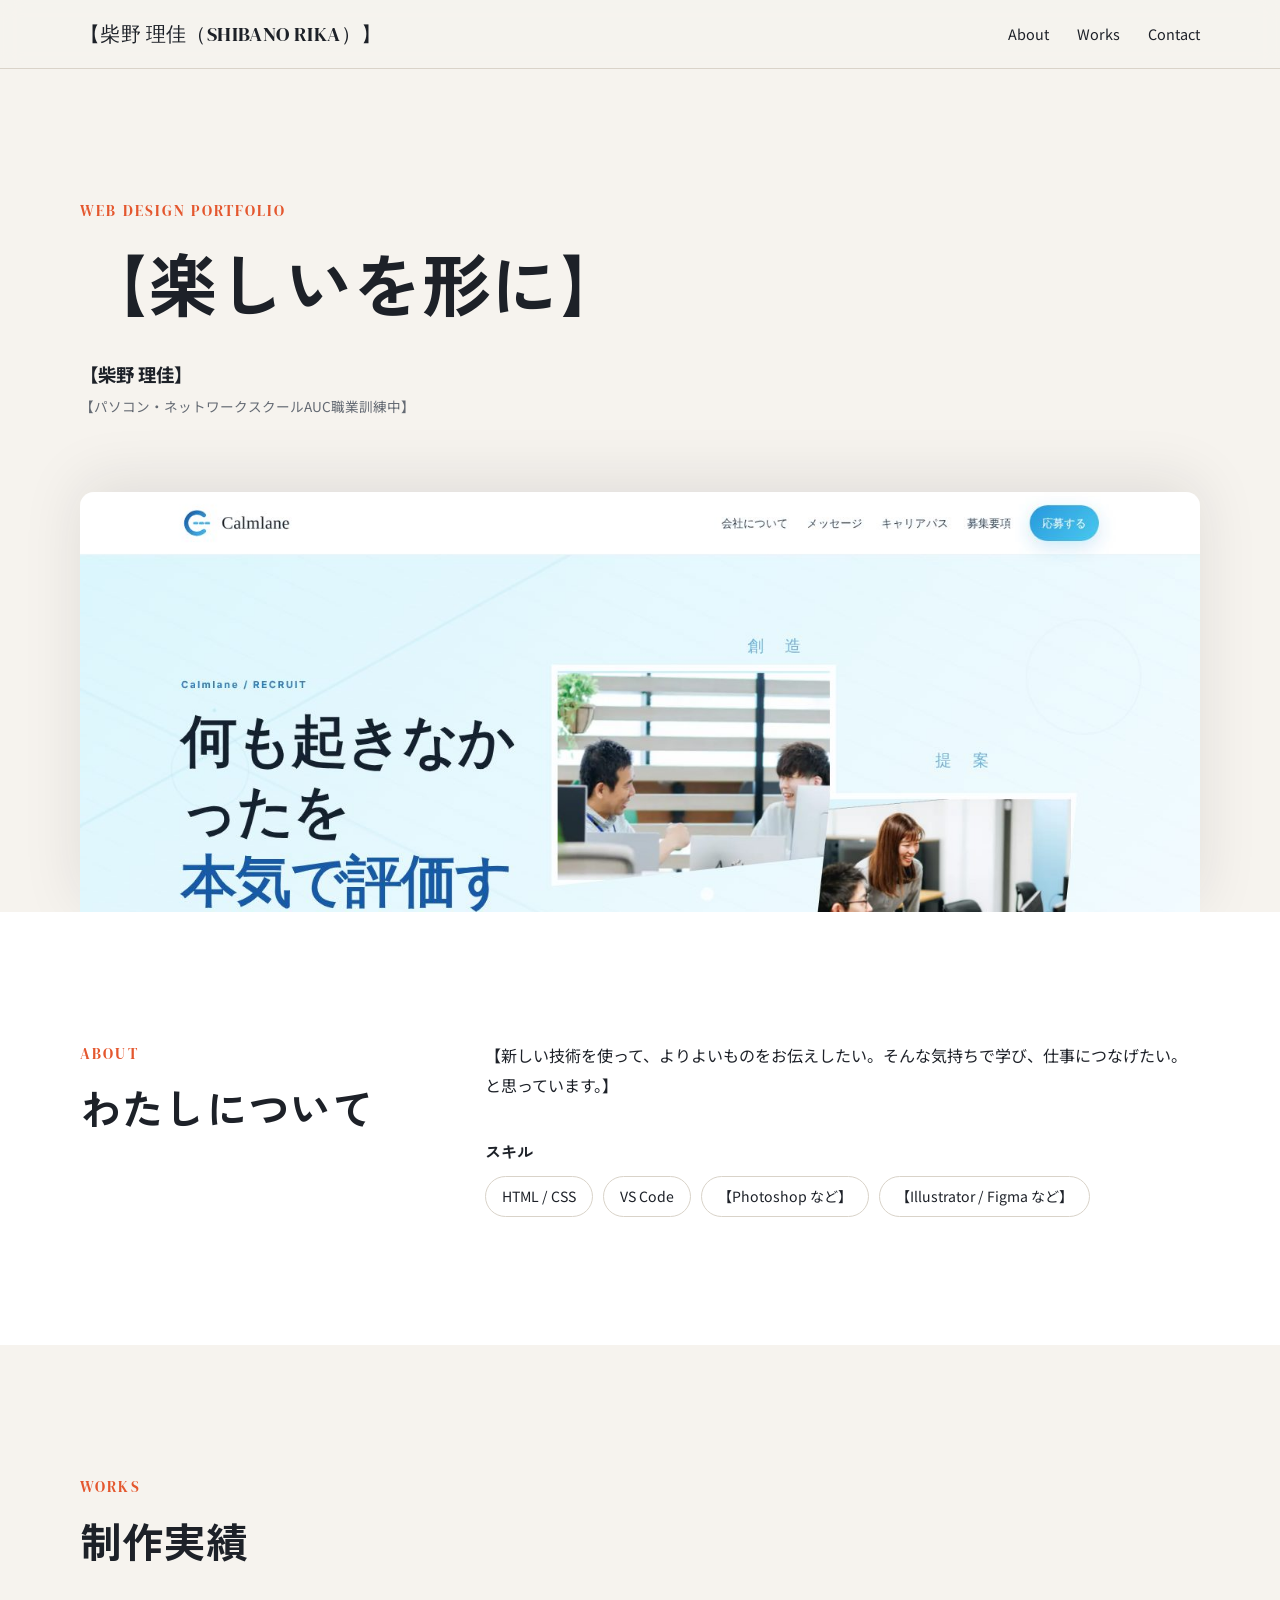
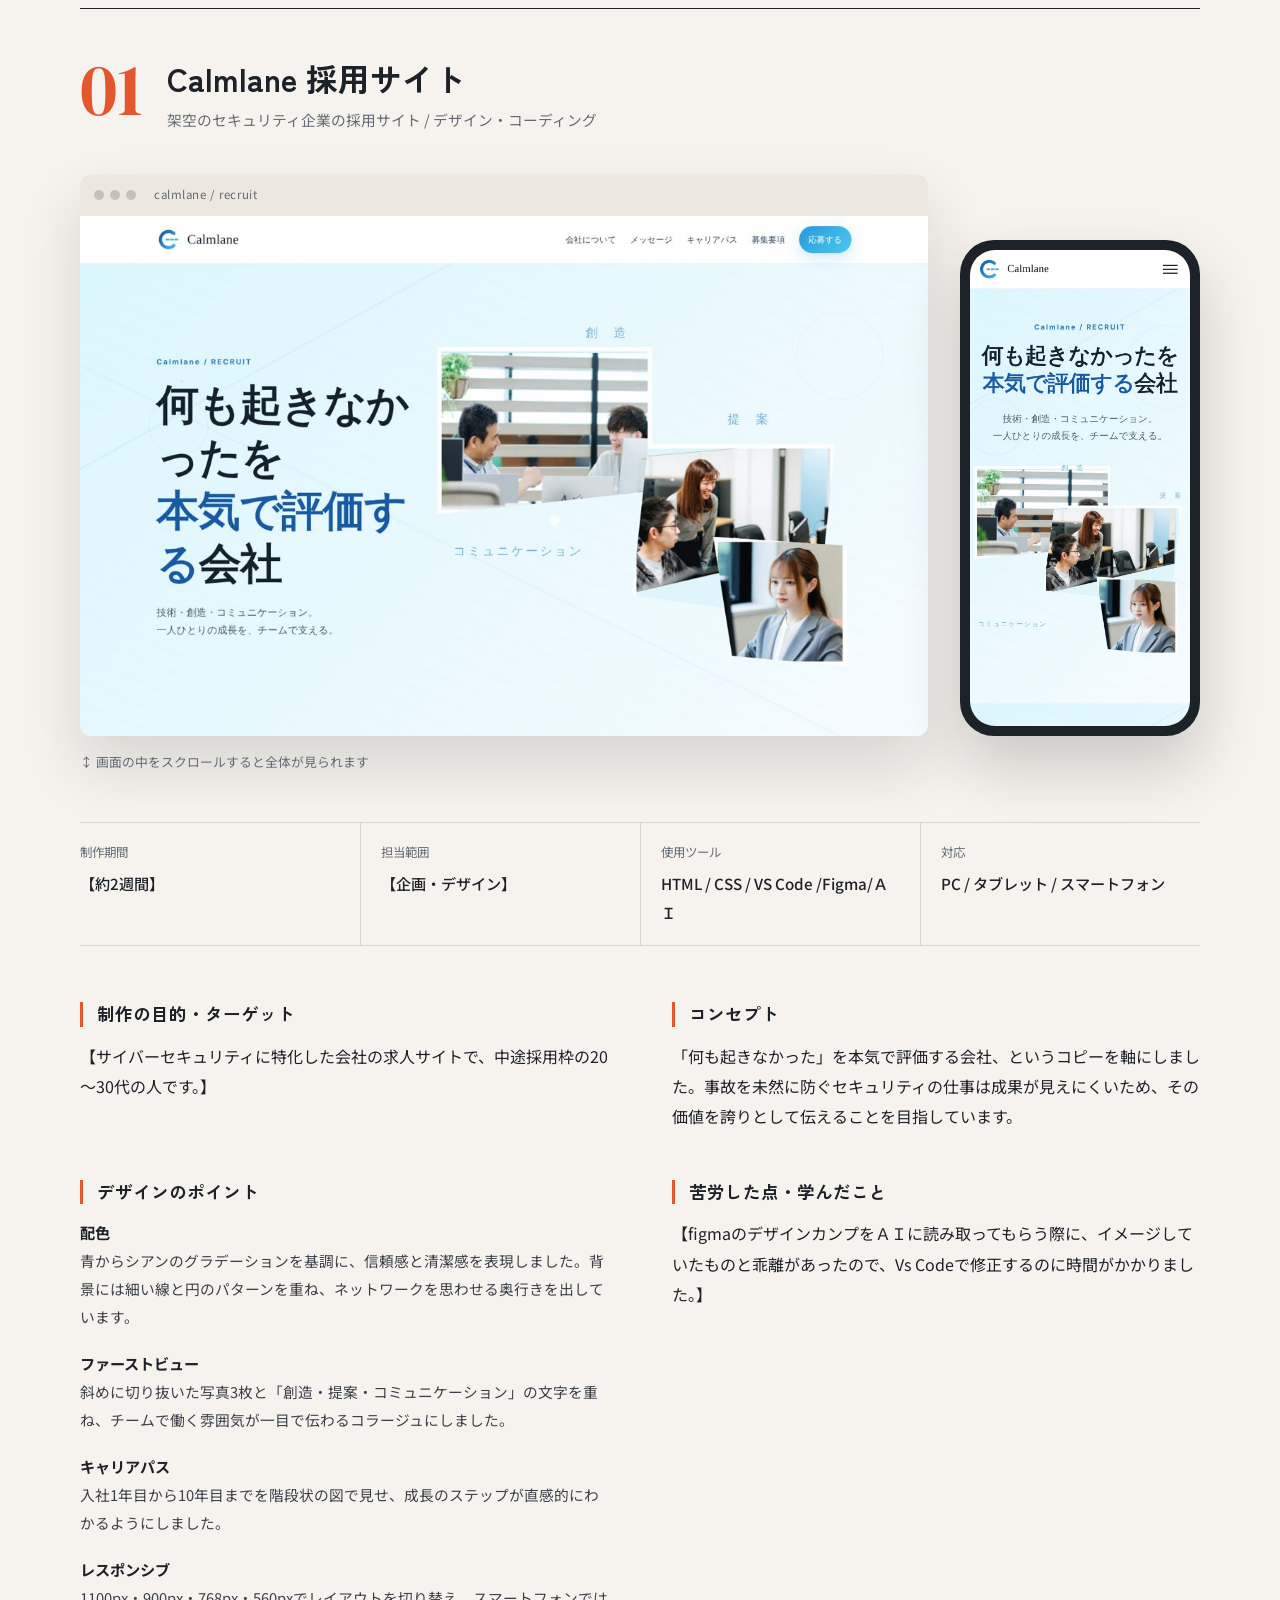
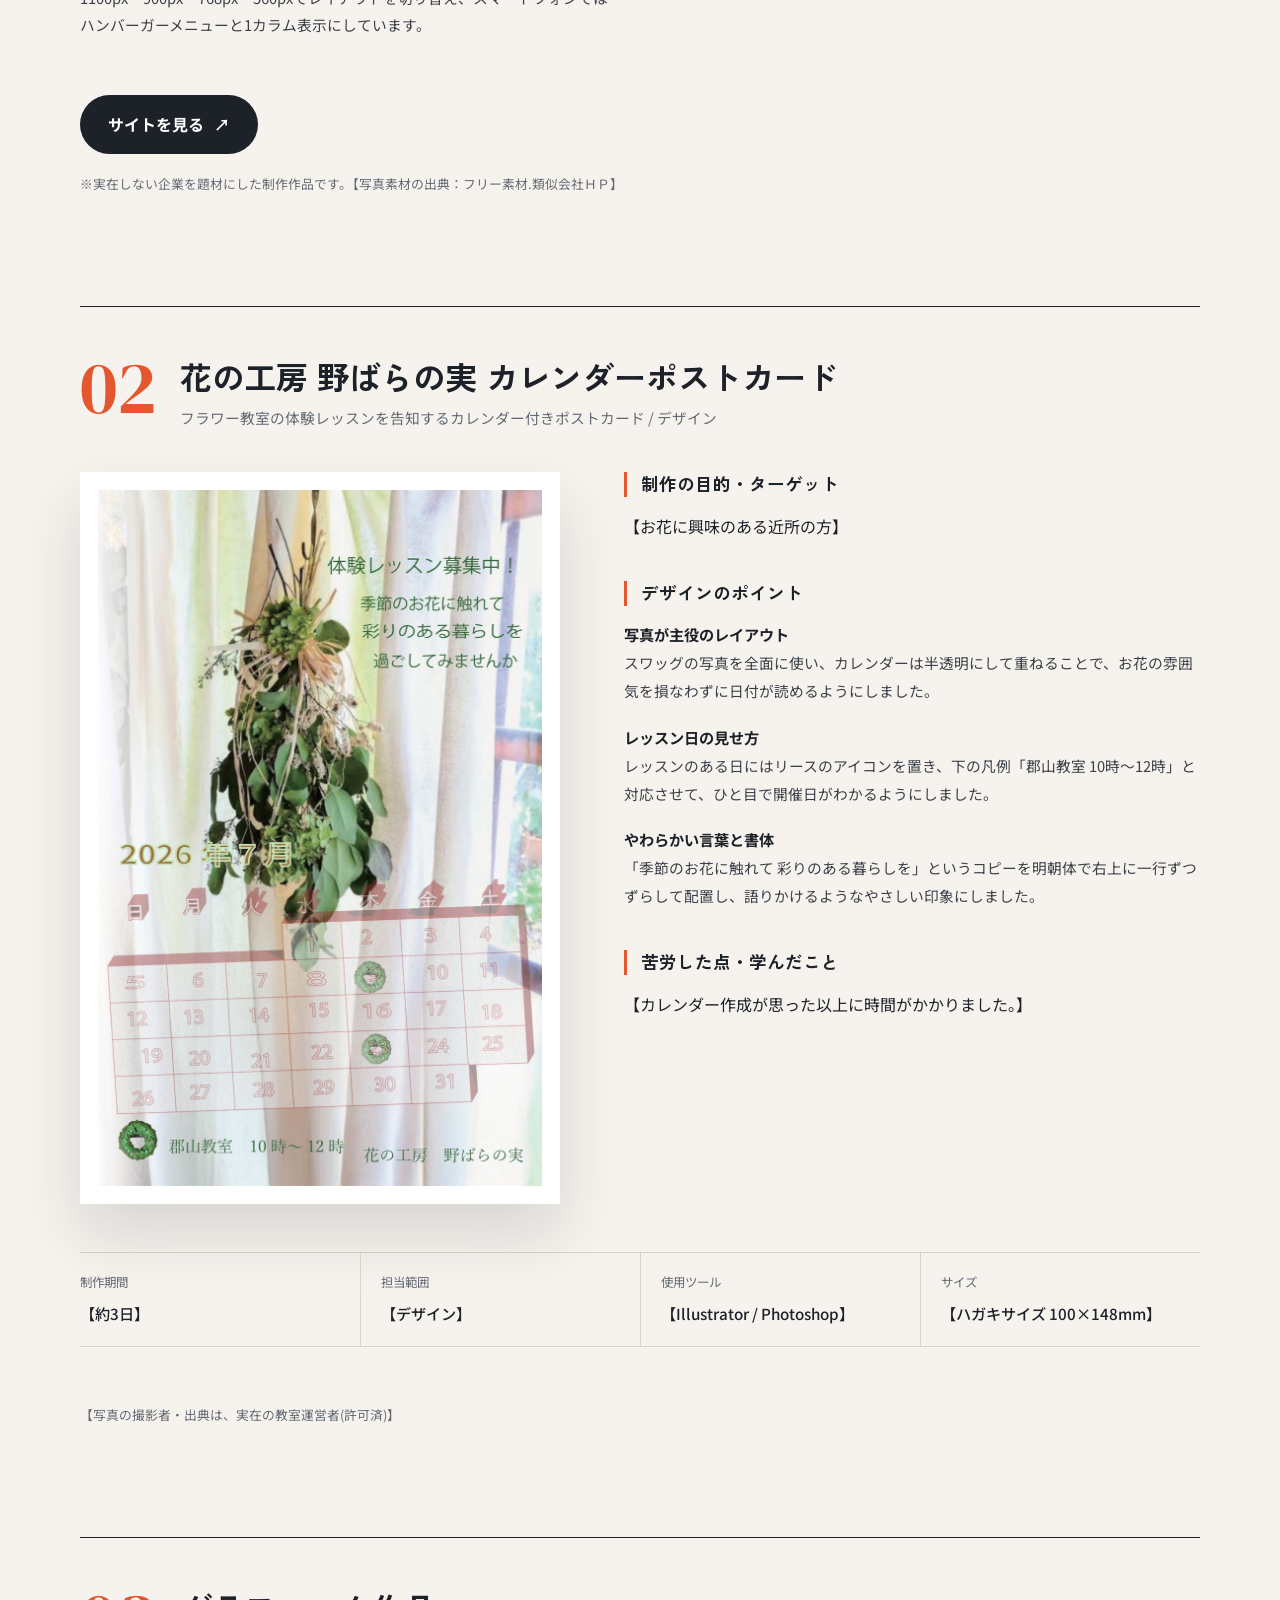
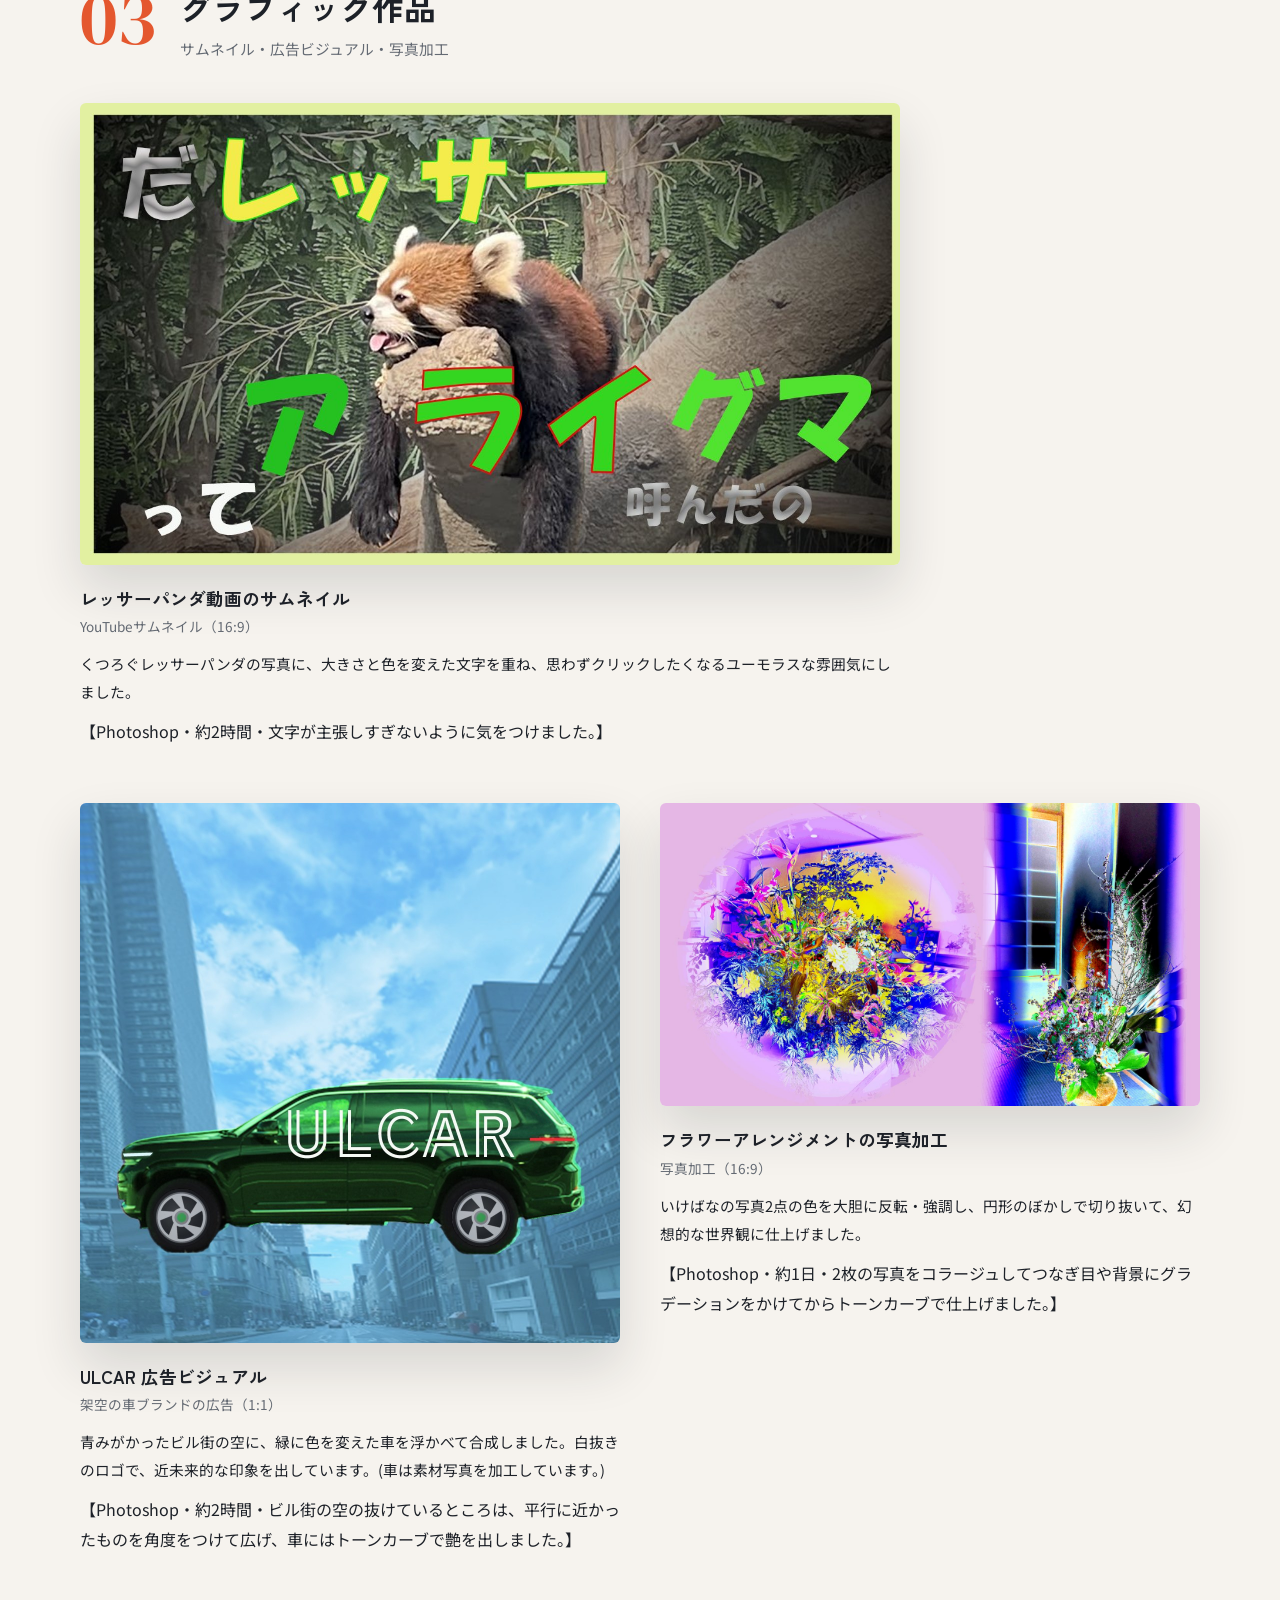
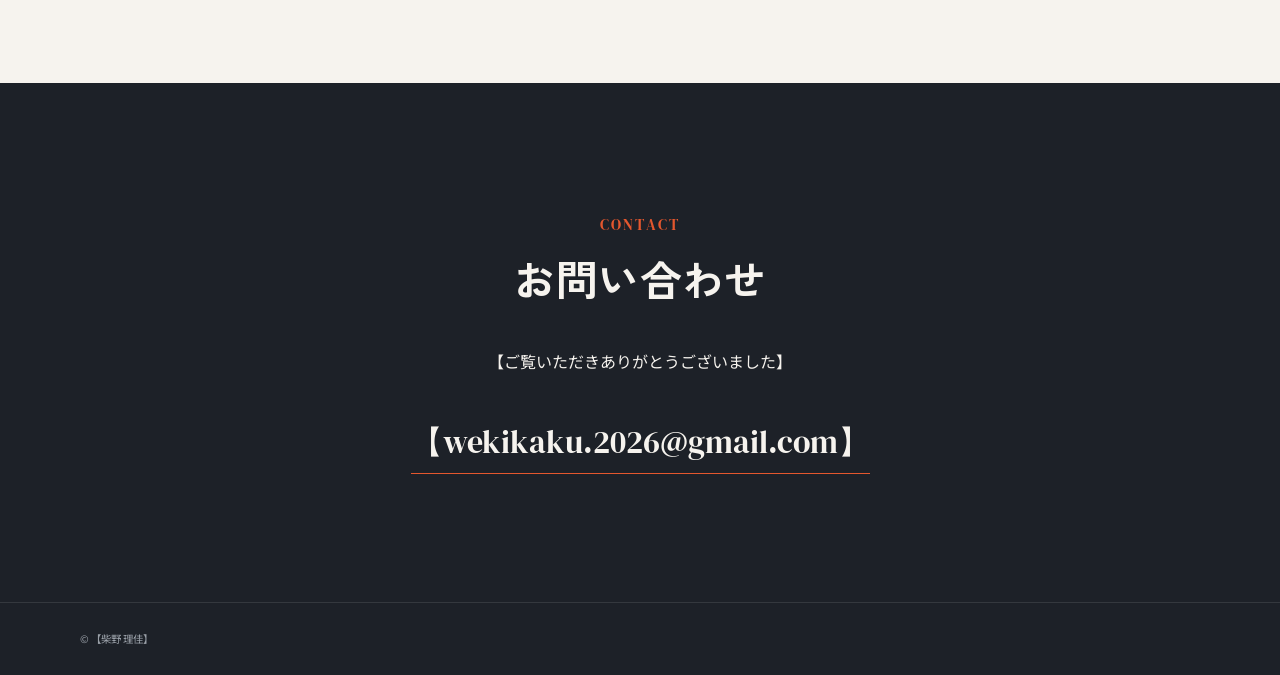
==== index.html @ 329ab833 "Add files via upload" ====
<!DOCTYPE html>
<html lang="ja">

<head>
  <meta charset="UTF-8">
  <meta name="viewport" content="width=device-width, initial-scale=1.0">
  <!-- ✎ 名前を入れてください -->
  <title>【RIKA SHIBANO】 | Portfolio</title>
  <meta name="description" content="【柴野 理佳】のWebデザインポートフォリオ">
  <link rel="preconnect" href="https://fonts.googleapis.com">
  <link rel="preconnect" href="https://fonts.gstatic.com" crossorigin>
  <link
    href="https://fonts.googleapis.com/css2?family=Noto+Sans+JP:wght@400;500;700&family=Zen+Kaku+Gothic+New:wght@500;700&family=DM+Serif+Display&display=swap"
    rel="stylesheet">
  <link rel="stylesheet" href="style.css">
</head>

<!--
  ===========================================================
  編集のしかた
  ・黄色い点線で囲まれた【 】の部分は、あなたが書き込む場所です。
  ・「下書き」と書かれた文章は、Claudeが作品から読み取って書いた叩き台です。
    自分の言葉に書き換えてください。
  ・すべて書き終えたら、<body class="draft"> の class="draft" を消すと
    黄色い枠と「下書き」ラベルが消え、提出用の見た目になります。
  ===========================================================
-->

<!-- <body class="draft"> -->
<body>
  <header class="header">
    <div class="wrap header-inner">
      <a class="logo" href="#top"><span class="fill">【柴野 理佳（SHIBANO RIKA）】</span></a>
      <nav class="nav">
        <a href="#about">About</a>
        <a href="#works">Works</a>
        <a href="#contact">Contact</a>
      </nav>
    </div>
  </header>

  <main id="top">

    <!-- ===== HERO ===== -->
    <section class="hero">
      <div class="wrap">
        <p class="kicker">WEB DESIGN PORTFOLIO</p>
        <h1 class="hero-title">
          <!-- ✎ 自分を表すキャッチコピー（例の形だけ残しています） -->
          <span class="fill">【楽しいを形に】</span>
        </h1>
        <p class="hero-name">
          <span class="fill">【柴野 理佳】</span>
          <small><span class="fill">【パソコン・ネットワークスクールAUC職業訓練中】</span></small>
        </p>
      </div>
      <div class="hero-visual" aria-hidden="true">
        <img src="images/site-top.jpg" alt="">
      </div>
    </section>

    <!-- ===== ABOUT ===== -->
    <section id="about" class="about">
      <div class="wrap about-grid">
        <div>
          <p class="kicker">ABOUT</p>
          <h2>わたしについて</h2>
        </div>
        <div>
          <!-- ✎ 自己紹介：デザインを学んだきっかけ、大切にしていること、目指す仕事など -->
          <p class="fill block">【新しい技術を使って、よりよいものをお伝えしたい。そんな気持ちで学び、仕事につなげたい。と思っています。】</p>

          <h3 class="sub">スキル</h3>
          <!-- ✎ 使えるツールを足したり消したりしてください -->
          <ul class="skills">
            <li>HTML / CSS</li>
          
            <li>VS Code</li>
            <li class="fill">【Photoshop など】</li>
            <li class="fill">【Illustrator / Figma など】</li>
          </ul>
        </div>
      </div>
    </section>

    <!-- ===== WORKS ===== -->
    <section id="works" class="works">
      <div class="wrap">
        <p class="kicker">WORKS</p>
        <h2>制作実績</h2>

        <!-- ---------- WORK 01 ---------- -->
        <article class="work">
          <header class="work-head">
            <span class="work-no">01</span>
            <div>
              <h3>Calmlane 採用サイト</h3>
              <p class="work-type">架空のセキュリティ企業の採用サイト / デザイン・コーディング</p>
            </div>
          </header>

          <div class="work-visual">
            <div class="browser" tabindex="0" aria-label="サイト全体のスクリーンショット（スクロールできます）">
              <div class="browser-bar"><i></i><i></i><i></i><span>calmlane / recruit</span></div>
              <div class="browser-body">
                <img src="images/site-full.jpg" alt="Calmlane 採用サイトのPC版 全体" loading="lazy">
              </div>
            </div>
            <div class="phone">
              <img src="images/site-sp.jpg" alt="Calmlane 採用サイトのスマートフォン版" loading="lazy">
            </div>
          </div>
          <p class="scroll-hint">↕ 画面の中をスクロールすると全体が見られます</p>

          <dl class="work-data">
            <div>
              <dt>制作期間</dt>
              <dd class="fill">【約2週間】</dd>
            </div>
            <div>
              <dt>担当範囲</dt>
              <dd class="fill">【企画・デザイン】</dd>
            </div>
            <div>
              <dt>使用ツール</dt>
              <dd>HTML / CSS / VS Code <span class="fill">/Figma/ＡＩ</span></dd>
            </div>
            <div>
              <dt>対応</dt>
              <dd>PC / タブレット / スマートフォン</dd>
            </div>
          </dl>

          <div class="work-text">
            <section>
              <h4>制作の目的・ターゲット</h4>
              <!-- ✎ 課題の内容、誰に向けたサイトか -->
              <p class="fill block">【サイバーセキュリティに特化した会社の求人サイトで、中途採用枠の20～30代の人です。】</p>
            </section>

            <section>
              <h4>コンセプト</h4>
              <p class="draft-text">「何も起きなかった」を本気で評価する会社、というコピーを軸にしました。事故を未然に防ぐセキュリティの仕事は成果が見えにくいため、その価値を誇りとして伝えることを目指しています。</p>
            </section>

            <section>
              <h4>デザインのポイント</h4>
              <ul class="points">
                <li>
                  <strong>配色</strong>
                  <span class="draft-text">青からシアンのグラデーションを基調に、信頼感と清潔感を表現しました。背景には細い線と円のパターンを重ね、ネットワークを思わせる奥行きを出しています。</span>
                </li>
                <li>
                  <strong>ファーストビュー</strong>
                  <span class="draft-text">斜めに切り抜いた写真3枚と「創造・提案・コミュニケーション」の文字を重ね、チームで働く雰囲気が一目で伝わるコラージュにしました。</span>
                </li>
                <li>
                  <strong>キャリアパス</strong>
                  <span class="draft-text">入社1年目から10年目までを階段状の図で見せ、成長のステップが直感的にわかるようにしました。</span>
                </li>
                <li>
                  <strong>レスポンシブ</strong>
                  <span class="draft-text">1100px・900px・768px・560pxでレイアウトを切り替え、スマートフォンではハンバーガーメニューと1カラム表示にしています。</span>
                </li>
              </ul>
            </section>

            <section>
              <h4>苦労した点・学んだこと</h4>
              <!-- ✎ 一番伝えたい部分です。自分の体験を書いてください -->
              <p class="fill block">【figmaのデザインカンプをＡＩに読み取ってもらう際に、イメージしていたものと乖離があったので、Vs Codeで修正するのに時間がかかりました。】</p>
            </section>
          </div>

          <a class="work-link" href="works/recruit-site/index.html" target="_blank" rel="noopener">サイトを見る <span>↗</span></a>
          <p class="note">※実在しない企業を題材にした制作作品です。<span class="fill">【写真素材の出典：フリー素材.類似会社ＨＰ】</span></p>
        </article>

        <!-- ---------- WORK 02 ---------- -->
        <article class="work">
          <header class="work-head">
            <span class="work-no">02</span>
            <div>
              <h3>花の工房 野ばらの実 カレンダーポストカード</h3>
              <p class="work-type">フラワー教室の体験レッスンを告知するカレンダー付きポストカード / デザイン</p>
            </div>
          </header>

          <div class="work-visual work-visual--print">
            <div class="print">
              <img src="images/calendar.jpg" alt="2026年7月のレッスンカレンダー付きポストカード。スワッグの写真の上に半透明のカレンダーを重ねたデザイン" loading="lazy">
            </div>

            <div class="work-text work-text--side">
              <section>
                <h4>制作の目的・ターゲット</h4>
                <!-- ✎ 誰に向けて、何を伝えるためのカレンダーか -->
                <p class="fill block">【お花に興味のある近所の方】</p>
              </section>

              <section>
                <h4>デザインのポイント</h4>
                <ul class="points">
                  <li>
                    <strong>写真が主役のレイアウト</strong>
                    <span class="draft-text">スワッグの写真を全面に使い、カレンダーは半透明にして重ねることで、お花の雰囲気を損なわずに日付が読めるようにしました。</span>
                  </li>
                  <li>
                    <strong>レッスン日の見せ方</strong>
                    <span class="draft-text">レッスンのある日にはリースのアイコンを置き、下の凡例「郡山教室 10時〜12時」と対応させて、ひと目で開催日がわかるようにしました。</span>
                  </li>
                  <li>
                    <strong>やわらかい言葉と書体</strong>
                    <span class="draft-text">「季節のお花に触れて 彩りのある暮らしを」というコピーを明朝体で右上に一行ずつずらして配置し、語りかけるようなやさしい印象にしました。</span>
                  </li>
                </ul>
              </section>

              <section>
                <h4>苦労した点・学んだこと</h4>
                <p class="fill block">【カレンダー作成が思った以上に時間がかかりました。】</p>
              </section>
            </div>
          </div>

          <dl class="work-data">
            <div>
              <dt>制作期間</dt>
              <dd class="fill">【約3日】</dd>
            </div>
            <div>
              <dt>担当範囲</dt>
              <dd class="fill">【デザイン】</dd>
            </div>
            <div>
              <dt>使用ツール</dt>
              <dd class="fill">【Illustrator / Photoshop】</dd>
            </div>
            <div>
              <dt>サイズ</dt>
              <dd class="fill">【ハガキサイズ 100×148mm】</dd>
            </div>
          </dl>
          <p class="note"><span class="fill">【写真の撮影者・出典は、実在の教室運営者(許可済)】</span></p>
        </article>

        <!-- ---------- WORK 03 ---------- -->
        <article class="work">
          <header class="work-head">
            <span class="work-no">03</span>
            <div>
              <h3>グラフィック作品</h3>
              <p class="work-type">サムネイル・広告ビジュアル・写真加工</p>
            </div>
          </header>

          <div class="gallery">
            <figure class="g-card g-card--wide">
              <div class="g-img"><img src="images/g-thumbnail.jpg" alt="木の上でくつろぐレッサーパンダの写真に、大きな文字を重ねた動画サムネイル" loading="lazy"></div>
              <figcaption>
                <h4>レッサーパンダ動画のサムネイル</h4>
                <p class="g-type">YouTubeサムネイル（16:9）</p>
                <p class="draft-text">くつろぐレッサーパンダの写真に、大きさと色を変えた文字を重ね、思わずクリックしたくなるユーモラスな雰囲気にしました。</p>
                <!-- ✎ 工夫した点などを自分の言葉で -->
                <p class="fill block">【Photoshop・約2時間・文字が主張しすぎないように気をつけました。】</p>
              </figcaption>
            </figure>
            <figure class="g-card">
              <div class="g-img"><img src="images/g-ulcar.jpg" alt="ビル街の空に浮かぶ緑の車に「ULCAR」の文字を入れた広告ビジュアル" loading="lazy"></div>
              <figcaption>
                <h4>ULCAR 広告ビジュアル</h4>
                <p class="g-type">架空の車ブランドの広告（1:1）</p>
                <p class="draft-text">青みがかったビル街の空に、緑に色を変えた車を浮かべて合成しました。白抜きのロゴで、近未来的な印象を出しています。(車は素材写真を加工しています。)
                  
                </p>
                <!-- ✎ 工夫した点などを自分の言葉で -->
                <p class="fill block">【Photoshop・約2時間・ビル街の空の抜けているところは、平行に近かったものを角度をつけて広げ、車にはトーンカーブで艶を出しました。】</p>
              </figcaption>
            </figure>
            <figure class="g-card">
              <div class="g-img"><img src="images/g-flowers.jpg" alt="色を大きく変えたフラワーアレンジメントの写真2点を並べた作品" loading="lazy"></div>
              <figcaption>
                <h4>フラワーアレンジメントの写真加工</h4>
                <p class="g-type">写真加工（16:9）</p>
                <p class="draft-text">いけばなの写真2点の色を大胆に反転・強調し、円形のぼかしで切り抜いて、幻想的な世界観に仕上げました。</p>
                <!-- ✎ 工夫した点などを自分の言葉で -->
                <p class="fill block">【Photoshop・約1日・2枚の写真をコラージュしてつなぎ目や背景にグラデーションをかけてからトーンカーブで仕上げました。】</p>
              </figcaption>
            </figure>
          </div>
        </article>

        <!-- 作品が増えたら、上の article をまるごとコピーして番号を 04 にしてください -->
      </div>
    </section>

    <!-- ===== CONTACT ===== -->
    <section id="contact" class="contact">
      <div class="wrap">
        <p class="kicker">CONTACT</p>
        <h2>お問い合わせ</h2>
        <!-- ✎ 締めのひとこと -->
        <p class="fill block">【ご覧いただきありがとうございました】</p>
        <a class="mail" href="mailto:"><span class="fill">【wekikaku.2026@gmail.com】</span></a>
      </div>
    </section>

  </main>

  <footer class="footer">
    <div class="wrap">
      <small>© <span class="fill">【柴野 理佳】</span></small>
    </div>
  </footer>

</body>

</html>
---- style.css ----
/* =========================================================
   Portfolio
   色を変えたいときは :root の値を書き換えてください
   ========================================================= */

:root {
  --paper: #f6f3ee;
  --paper-2: #ece7df;
  --ink: #1d2128;
  --muted: #646a73;
  --line: #d9d3c9;
  --accent: #e4572e;
  --white: #fff;
  --wrap: 1120px;
}

* {
  box-sizing: border-box;
}

html {
  scroll-behavior: smooth;
}

body {
  margin: 0;
  color: var(--ink);
  background: var(--paper);
  font-family: "Noto Sans JP", "Hiragino Kaku Gothic ProN", "Yu Gothic", Meiryo, sans-serif;
  line-height: 1.9;
  -webkit-font-smoothing: antialiased;
}

img {
  display: block;
  max-width: 100%;
  height: auto;
}

a {
  color: inherit;
  text-decoration: none;
}

h1,
h2,
h3,
h4 {
  font-family: "Zen Kaku Gothic New", "Noto Sans JP", sans-serif;
  font-weight: 700;
  line-height: 1.35;
  margin: 0;
}

p {
  margin: 0;
}

.wrap {
  width: min(var(--wrap), calc(100% - 64px));
  margin-inline: auto;
}

section {
  padding: clamp(80px, 10vw, 140px) 0;
}

.kicker {
  margin-bottom: 10px;
  color: var(--accent);
  font-family: "DM Serif Display", Georgia, serif;
  font-size: .95rem;
  letter-spacing: .14em;
}

h2 {
  font-size: clamp(1.8rem, 3.4vw, 2.6rem);
  margin-bottom: 40px;
}

/* ---------- header ---------- */

.header {
  position: sticky;
  top: 0;
  z-index: 10;
  background: rgba(246, 243, 238, .9);
  backdrop-filter: blur(10px);
  border-bottom: 1px solid var(--line);
}

.header-inner {
  min-height: 68px;
  display: flex;
  align-items: center;
  justify-content: space-between;
  gap: 24px;
}

.logo {
  font-family: "DM Serif Display", Georgia, serif;
  font-size: 1.25rem;
  letter-spacing: .02em;
}

.nav {
  display: flex;
  gap: 28px;
  font-size: .9rem;
}

.nav a {
  position: relative;
}

.nav a::after {
  content: "";
  position: absolute;
  left: 0;
  right: 0;
  bottom: -2px;
  height: 1px;
  background: var(--accent);
  transform: scaleX(0);
  transform-origin: left;
  transition: transform .25s ease;
}

.nav a:hover::after {
  transform: scaleX(1);
}

/* ---------- hero ---------- */

.hero {
  position: relative;
  overflow: hidden;
  padding-bottom: 0;
}

.hero-title {
  max-width: 14em;
  font-size: clamp(2.2rem, 5.4vw, 4.4rem);
  letter-spacing: -.01em;
  margin-bottom: 28px;
}

.hero-name {
  display: grid;
  gap: 2px;
  font-size: 1.15rem;
  font-weight: 700;
}

.hero-name small {
  color: var(--muted);
  font-size: .85rem;
  font-weight: 400;
}

.hero-visual {
  width: min(var(--wrap), calc(100% - 64px));
  margin: 72px auto 0;
  border-radius: 14px 14px 0 0;
  overflow: hidden;
  box-shadow: 0 -10px 60px rgba(29, 33, 40, .10);
  max-height: 420px;
}

/* ---------- about ---------- */

.about {
  background: var(--white);
}

.about-grid {
  display: grid;
  grid-template-columns: 1fr 2fr;
  gap: 48px;
}

.about-grid h2 {
  margin-bottom: 0;
}

.sub {
  margin: 40px 0 14px;
  font-size: 1rem;
}

.skills {
  list-style: none;
  margin: 0;
  padding: 0;
  display: flex;
  flex-wrap: wrap;
  gap: 10px;
}

.skills li {
  padding: 6px 16px;
  border: 1px solid var(--line);
  border-radius: 999px;
  font-size: .88rem;
}

/* ---------- works ---------- */

.work {
  padding-top: 48px;
  border-top: 1px solid var(--ink);
}

.work + .work {
  margin-top: 110px;
}

.work-head {
  display: flex;
  align-items: flex-start;
  gap: 24px;
  margin-bottom: 40px;
}

.work-no {
  color: var(--accent);
  font-family: "DM Serif Display", Georgia, serif;
  font-size: clamp(3rem, 6vw, 4.6rem);
  line-height: .9;
}

.work-head h3 {
  font-size: clamp(1.5rem, 2.6vw, 2rem);
}

.work-type {
  margin-top: 6px;
  color: var(--muted);
  font-size: .92rem;
}

.work-visual {
  display: grid;
  grid-template-columns: 1fr 240px;
  gap: 32px;
  align-items: end;
}

.browser {
  border-radius: 12px;
  overflow: hidden;
  background: var(--white);
  box-shadow: 0 30px 60px rgba(29, 33, 40, .14);
}

.browser:focus-visible {
  outline: 2px solid var(--accent);
  outline-offset: 4px;
}

.browser-bar {
  display: flex;
  align-items: center;
  gap: 6px;
  padding: 10px 14px;
  background: var(--paper-2);
}

.browser-bar i {
  width: 10px;
  height: 10px;
  border-radius: 50%;
  background: #c8c1b5;
}

.browser-bar span {
  margin-left: 12px;
  color: var(--muted);
  font-size: .72rem;
  letter-spacing: .05em;
}

.browser-body {
  height: 520px;
  overflow-y: auto;
  overscroll-behavior: contain;
}

.phone {
  padding: 10px;
  border-radius: 34px;
  background: var(--ink);
  box-shadow: 0 30px 60px rgba(29, 33, 40, .2);
}

.phone img {
  border-radius: 25px;
}

.scroll-hint {
  margin-top: 14px;
  color: var(--muted);
  font-size: .8rem;
}

.work-data {
  display: grid;
  grid-template-columns: repeat(4, 1fr);
  gap: 0;
  margin: 48px 0 56px;
  border-top: 1px solid var(--line);
  border-bottom: 1px solid var(--line);
}

.work-data > div {
  padding: 18px 20px 18px 0;
}

.work-data > div + div {
  padding-left: 20px;
  border-left: 1px solid var(--line);
}

.work-data dt {
  color: var(--muted);
  font-size: .78rem;
}

.work-data dd {
  margin: 4px 0 0;
  font-size: .95rem;
  font-weight: 500;
}

.work-text {
  display: grid;
  grid-template-columns: 1fr 1fr;
  gap: 48px 64px;
}

.work-text section {
  padding: 0;
}

.hero-name .fill {
  width: fit-content;
}

.work-text h4 {
  margin-bottom: 14px;
  padding-left: 14px;
  border-left: 3px solid var(--accent);
  font-size: 1.1rem;
  line-height: 1.4;
}

.points {
  list-style: none;
  margin: 0;
  padding: 0;
  display: grid;
  gap: 18px;
}

.points strong {
  display: block;
  font-size: .95rem;
}

.points span {
  display: block;
  color: #3b4048;
  font-size: .92rem;
}

.work-link {
  display: inline-flex;
  align-items: center;
  gap: 10px;
  margin-top: 56px;
  padding: 14px 28px;
  color: var(--white);
  background: var(--ink);
  border-radius: 999px;
  font-weight: 700;
  transition: background .25s ease;
}

.work-link:hover {
  background: var(--accent);
}

.work-link span {
  transition: transform .25s ease;
}

.work-link:hover span {
  transform: translate(3px, -3px);
}

.note {
  margin-top: 18px;
  color: var(--muted);
  font-size: .8rem;
}

/* ---------- contact ---------- */

.contact {
  background: var(--ink);
  color: var(--paper);
  text-align: center;
}

.contact .block {
  max-width: 640px;
  margin-inline: auto;
}

.mail {
  display: inline-block;
  margin-top: 36px;
  font-family: "DM Serif Display", Georgia, serif;
  font-size: clamp(1.3rem, 3vw, 2rem);
  border-bottom: 1px solid var(--accent);
}

.footer {
  padding: 24px 0;
  background: var(--ink);
  color: #9aa0a8;
  border-top: 1px solid rgba(255, 255, 255, .1);
  font-size: .78rem;
}

/* =========================================================
   編集中の目印
   <body class="draft"> のときだけ表示されます
   ========================================================= */

.draft .fill {
  outline: 2px dashed #e0b400;
  outline-offset: 3px;
  background: rgba(255, 214, 0, .18);
}

.draft .fill.block {
  display: block;
  padding: 14px 16px;
}

.draft .draft-text {
  position: relative;
  display: block;
  padding: 10px 12px 10px 12px;
  background: rgba(228, 87, 46, .06);
  border-radius: 6px;
}

.draft .draft-text::before {
  content: "下書き：書き換えてください";
  display: block;
  margin-bottom: 4px;
  color: var(--accent);
  font-size: .7rem;
  font-weight: 700;
  letter-spacing: .05em;
}

/* ---------- responsive ---------- */

@media (max-width: 900px) {
  .about-grid,
  .work-text {
    grid-template-columns: 1fr;
    gap: 40px;
  }

  .work-visual {
    grid-template-columns: 1fr 180px;
    gap: 20px;
  }

  .work-data {
    grid-template-columns: 1fr 1fr;
  }

  .work-data > div:nth-child(3) {
    padding-left: 0;
    border-left: 0;
  }

  .work-data > div:nth-child(n+3) {
    border-top: 1px solid var(--line);
  }
}

@media (max-width: 600px) {
  .wrap,
  .hero-visual {
    width: calc(100% - 32px);
  }

  .nav {
    gap: 16px;
    font-size: .82rem;
  }

  .hero-visual {
    margin-top: 48px;
  }

  .work-visual {
    grid-template-columns: 1fr;
  }

  .browser-body {
    height: 380px;
  }

  .phone {
    width: 64%;
    margin: 0 auto;
  }

  .work-data {
    grid-template-columns: 1fr;
  }

  .work-data > div,
  .work-data > div + div {
    padding: 14px 0;
    border-left: 0;
  }

  .work-data > div + div {
    border-top: 1px solid var(--line);
  }

  .work-head {
    gap: 16px;
  }
}

/* ---------- 印刷物の作品（WORK 02） ---------- */

.work-visual--print {
  grid-template-columns: minmax(0, 5fr) minmax(0, 6fr);
  gap: 64px;
  align-items: start;
}

.print {
  padding: 18px;
  background: var(--white);
  box-shadow: 0 30px 60px rgba(29, 33, 40, .14);
}

.work-text--side {
  grid-template-columns: 1fr;
  gap: 40px;
}

@media (max-width: 900px) {
  .work-visual--print {
    grid-template-columns: 1fr;
    gap: 40px;
  }

  .print {
    max-width: 440px;
    margin-inline: auto;
  }
}

/* ---------- グラフィック作品（WORK 03） ---------- */

.gallery {
  display: grid;
  grid-template-columns: repeat(2, minmax(0, 1fr));
  gap: 56px 40px;
}

.g-card {
  margin: 0;
}

.g-card--wide {
  grid-column: 1 / -1;
}

.g-card--wide .g-img,
.g-card--wide figcaption {
  max-width: 820px;
}

.g-img {
  overflow: hidden;
  border-radius: 6px;
  box-shadow: 0 24px 50px rgba(29, 33, 40, .14);
}

.g-card figcaption {
  display: grid;
  gap: 10px;
  margin-top: 22px;
}

.g-card h4 {
  font-size: 1.1rem;
}

.g-type {
  color: var(--muted);
  font-size: .85rem;
  margin-top: -6px;
}

.g-card .draft-text {
  font-size: .92rem;
}

@media (max-width: 700px) {
  .gallery {
    grid-template-columns: 1fr;
  }
}
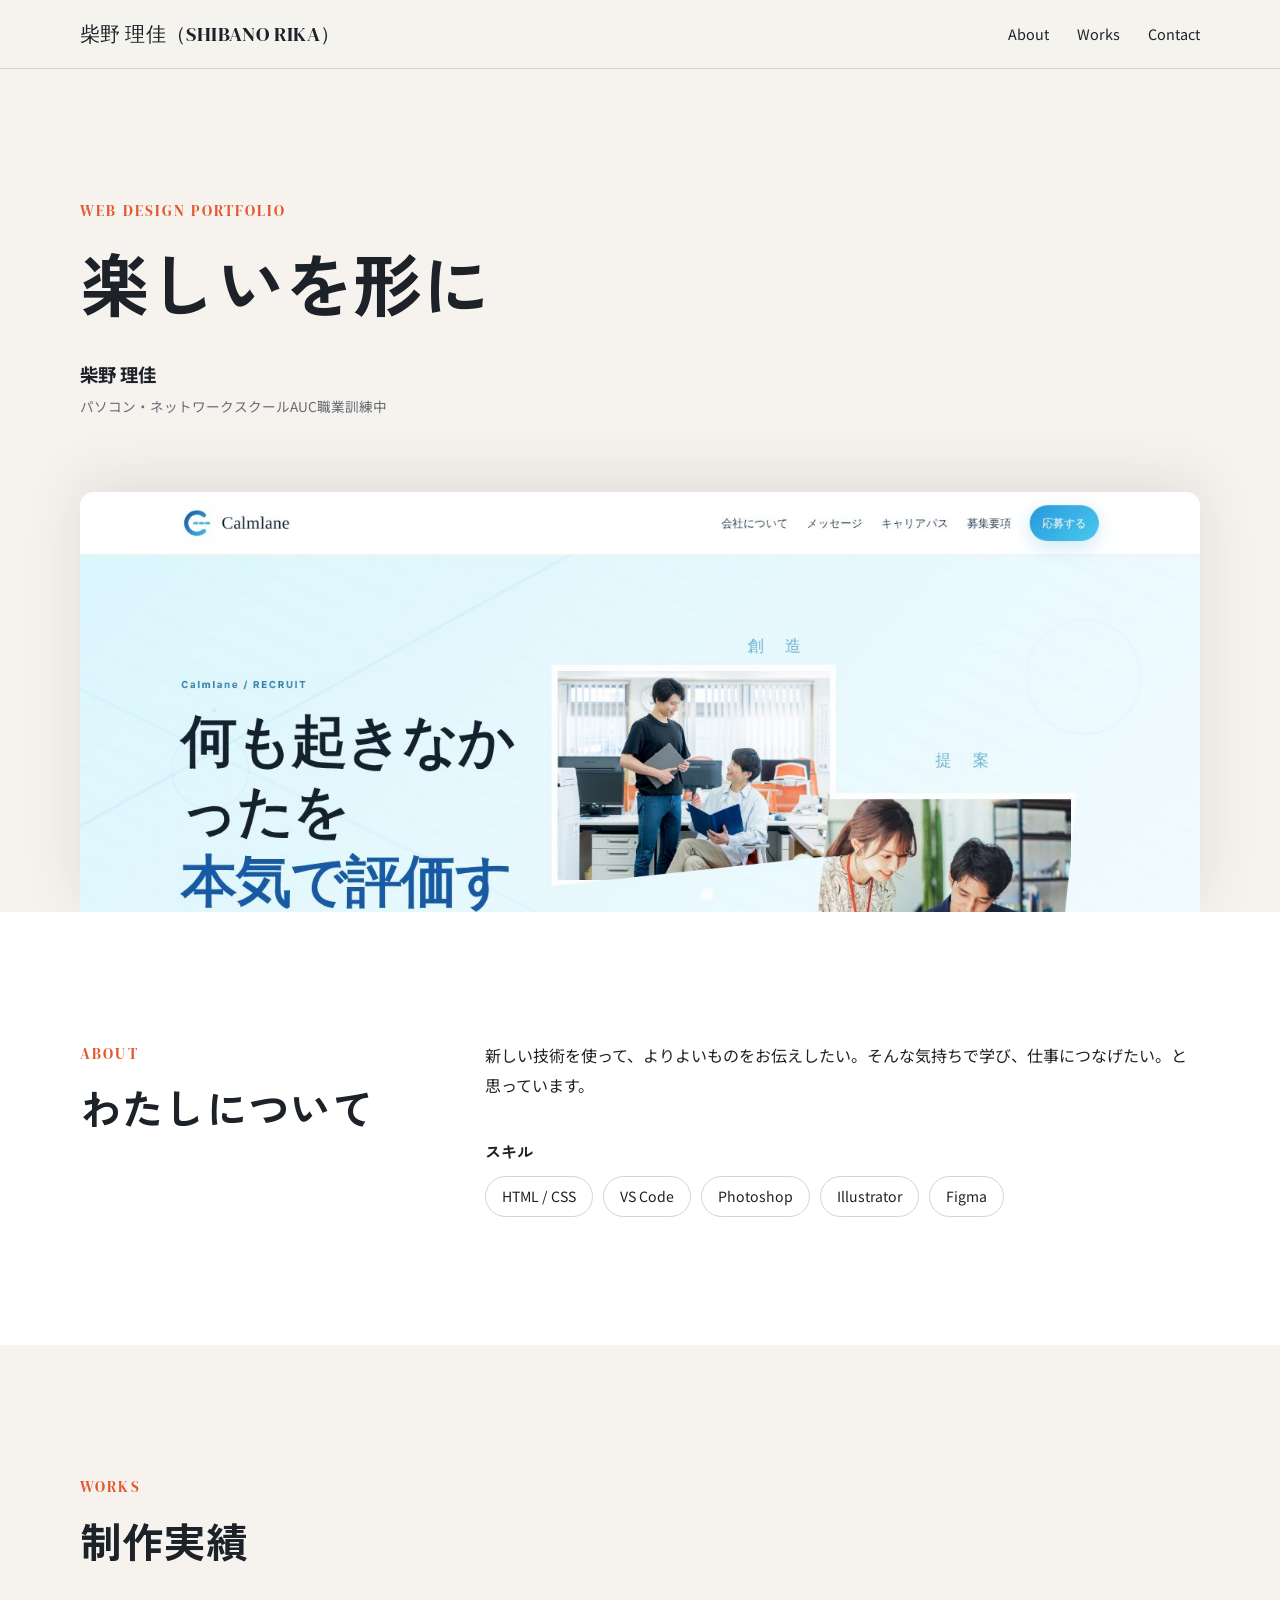
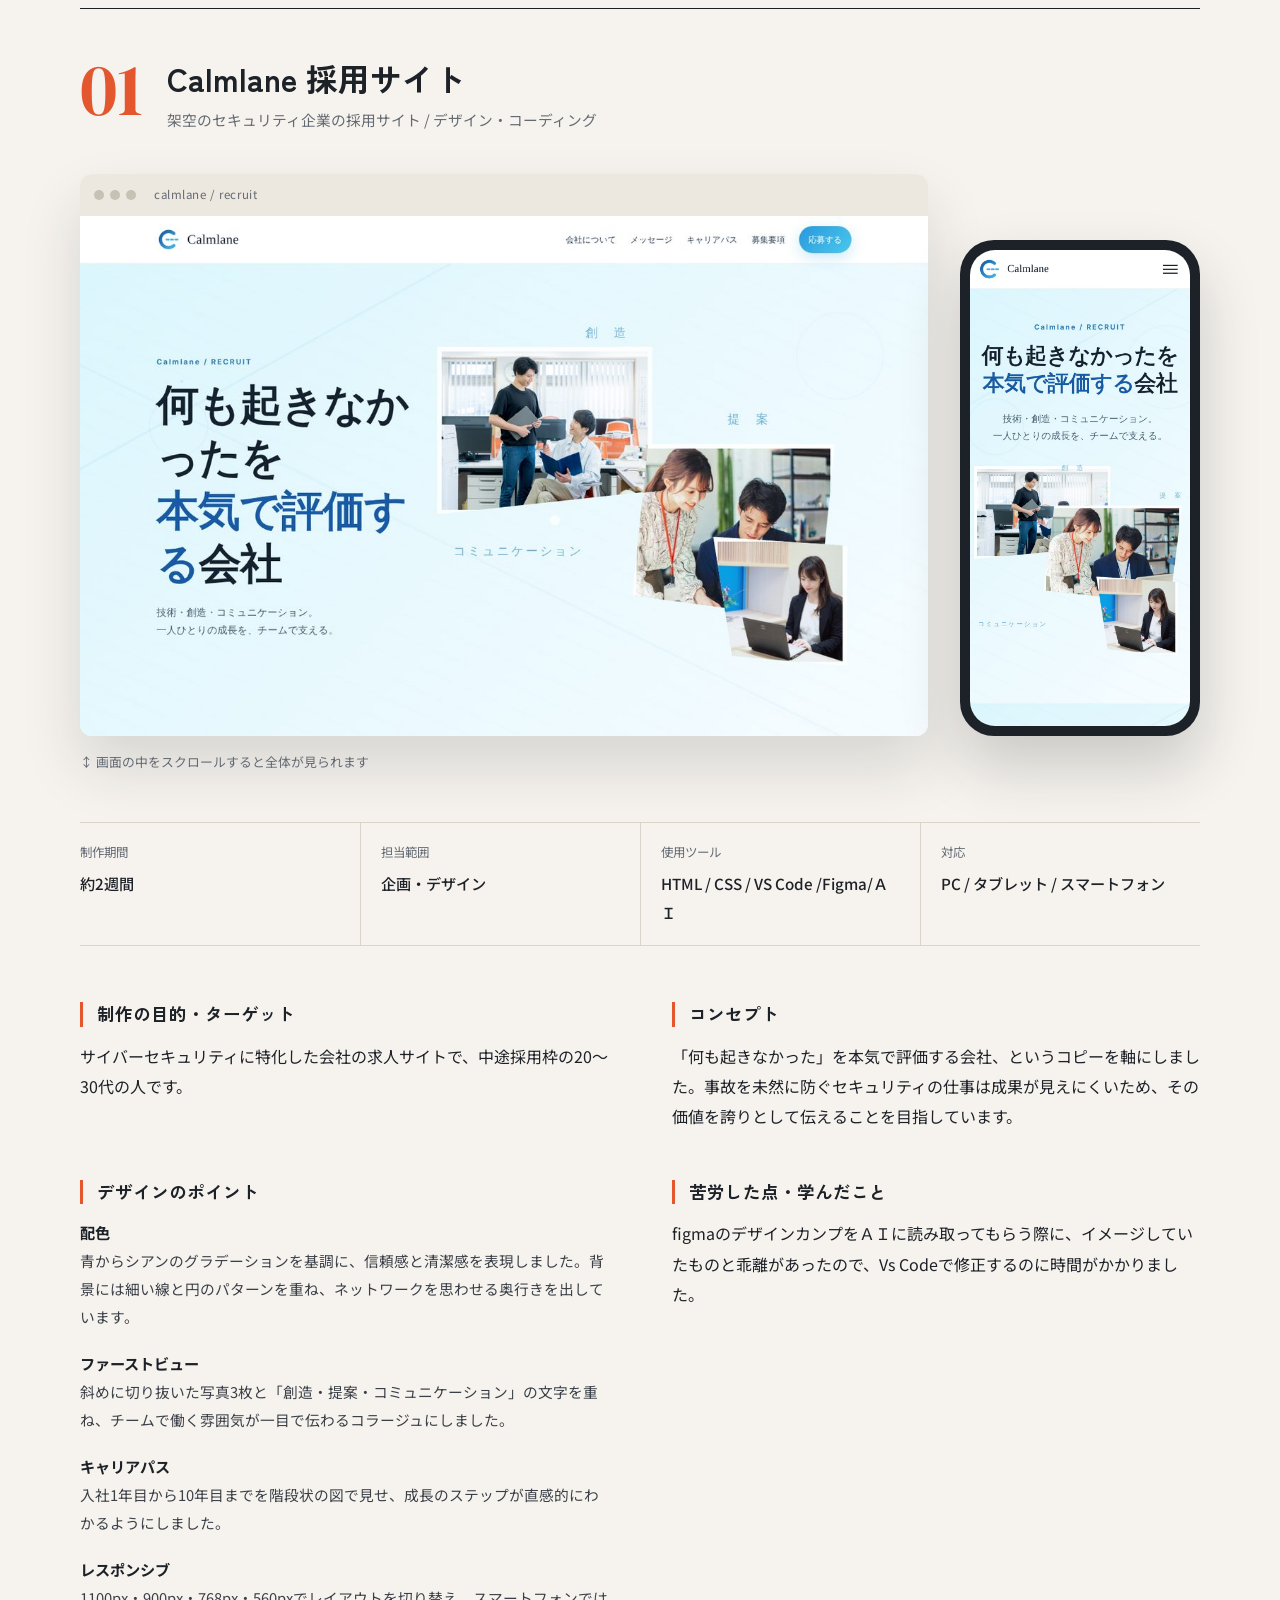
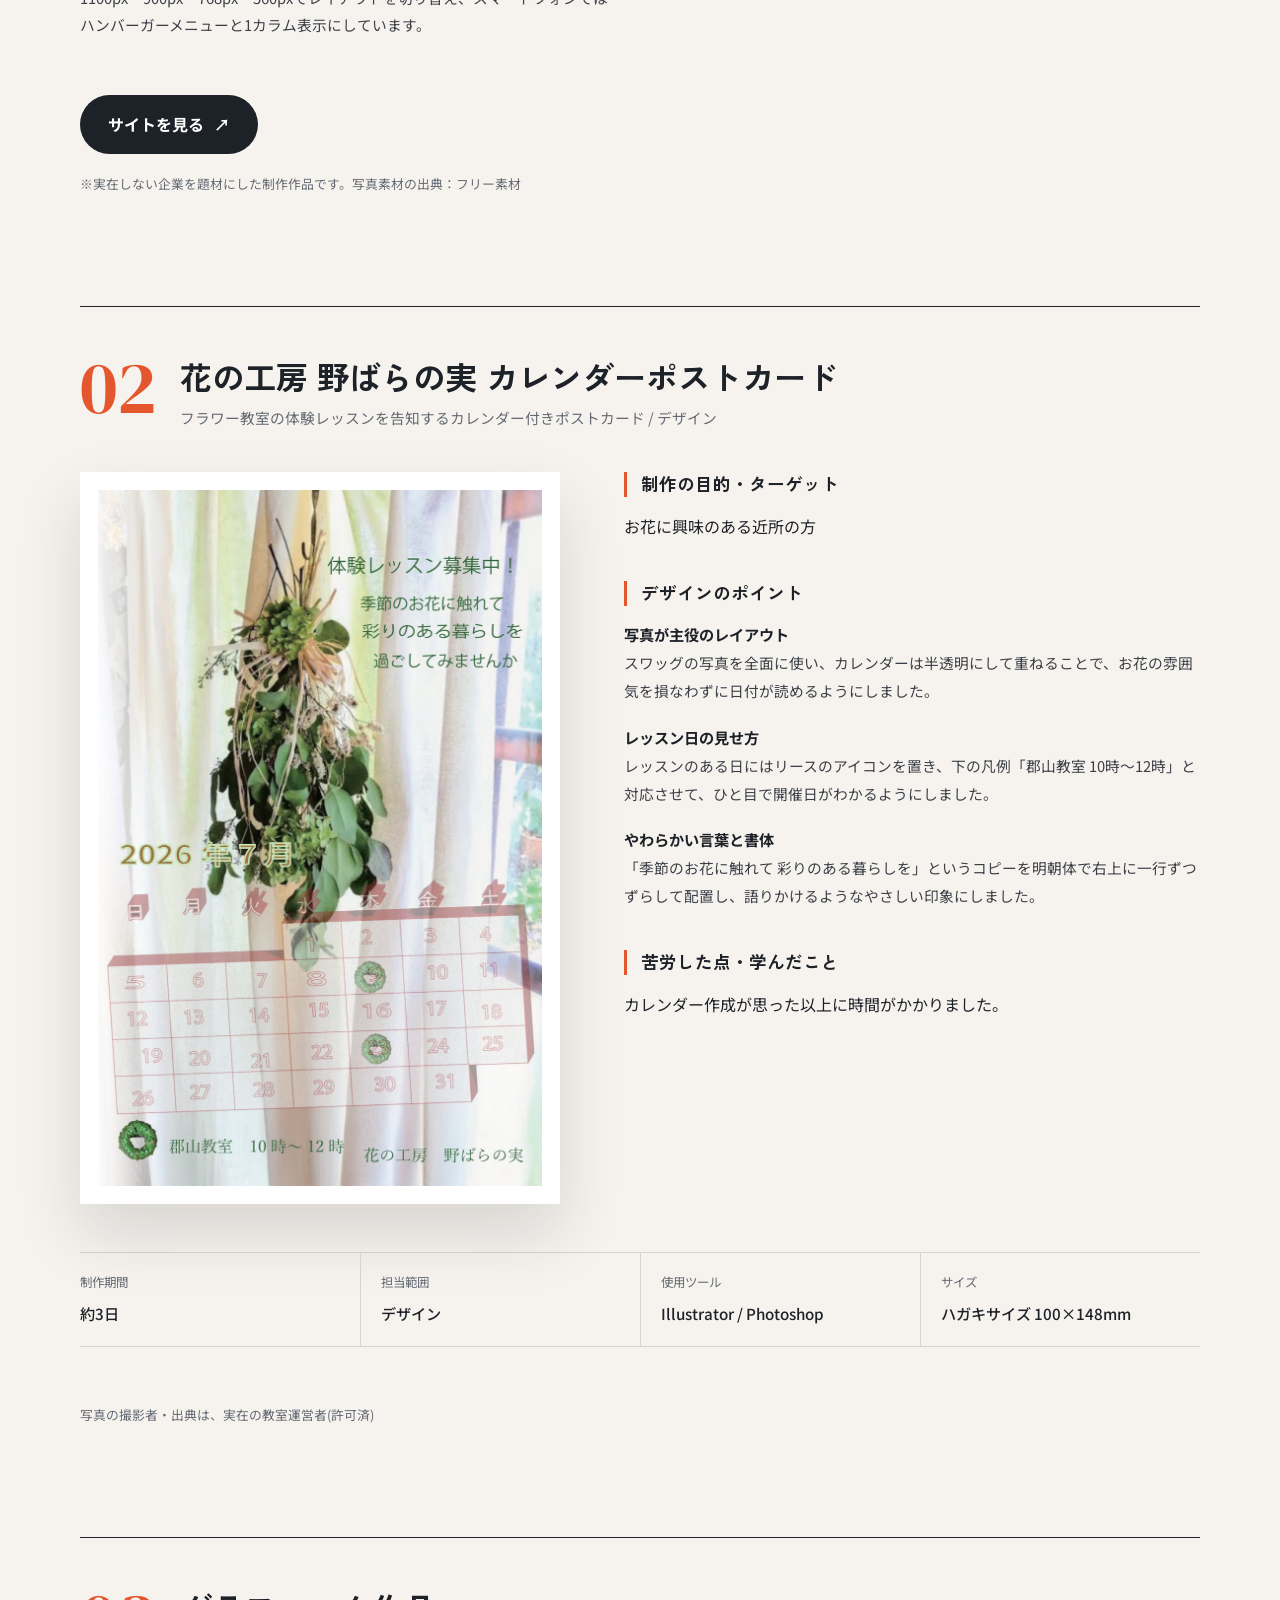
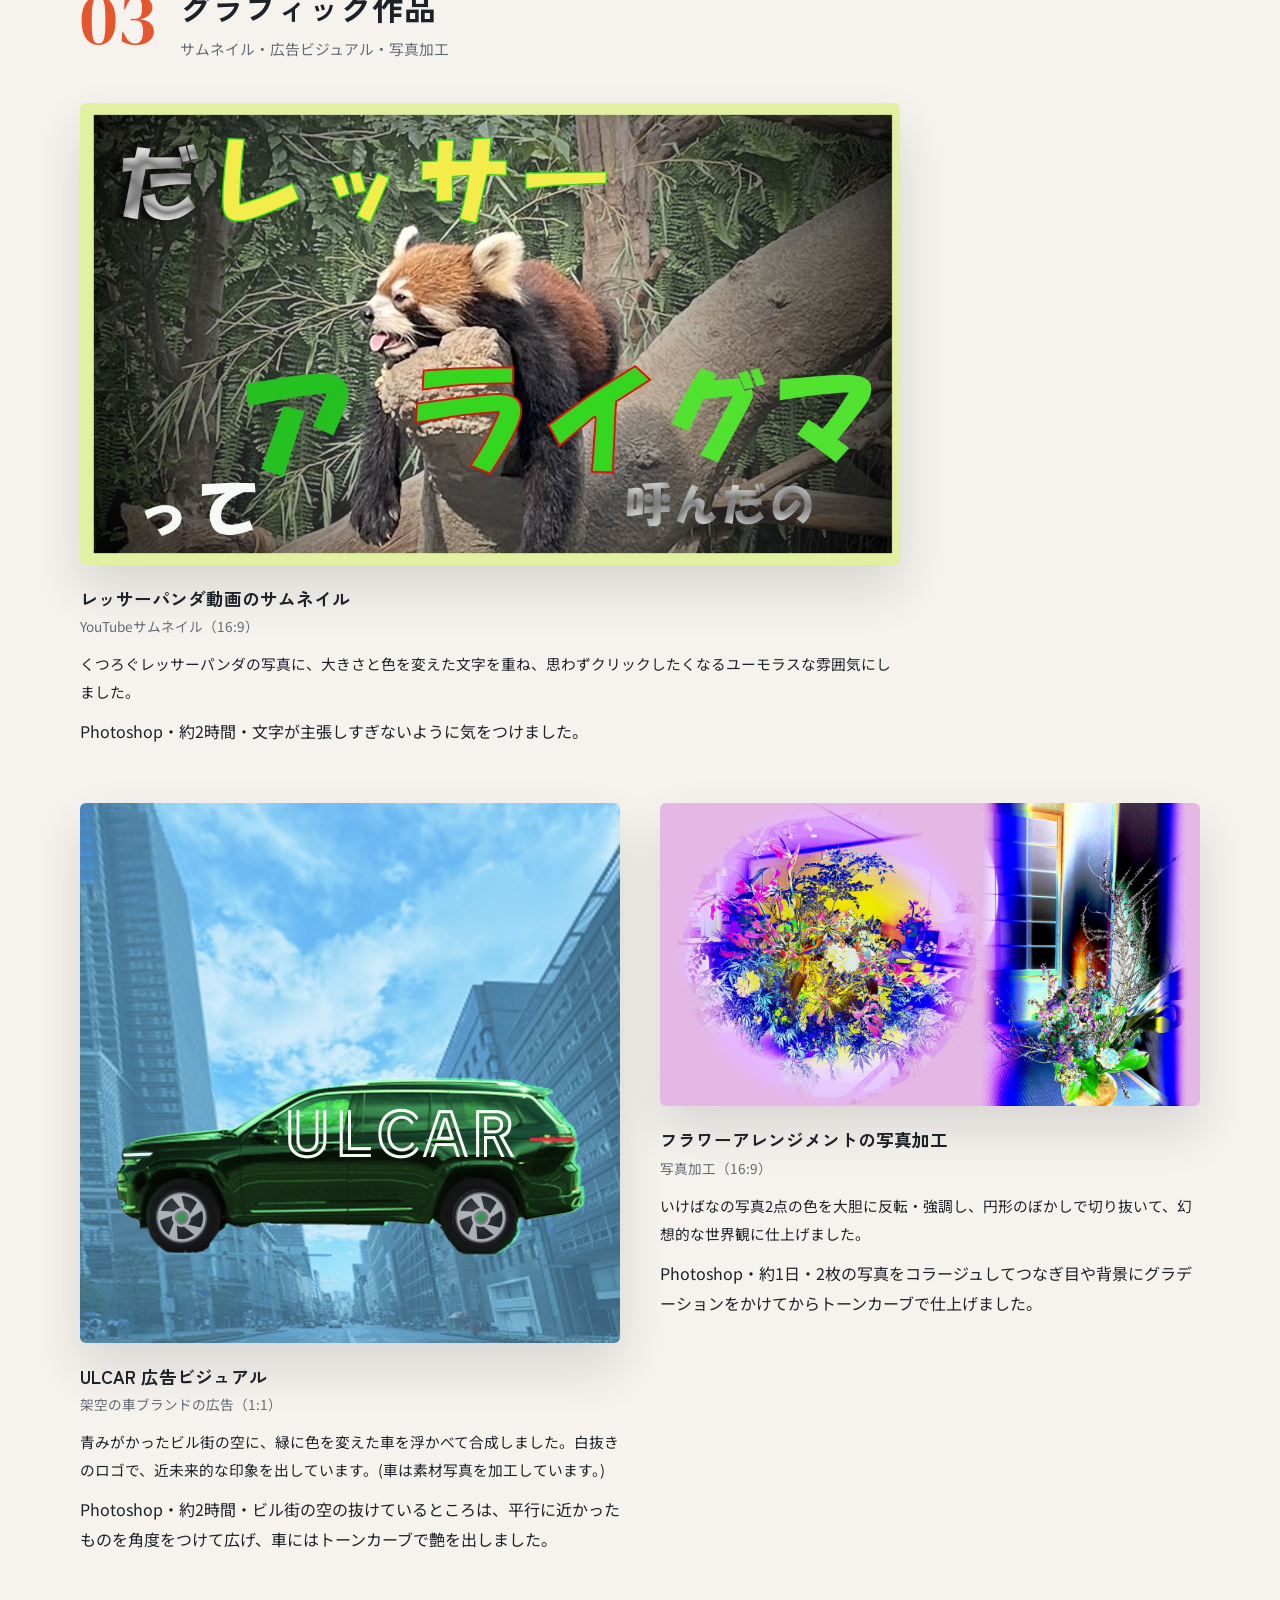
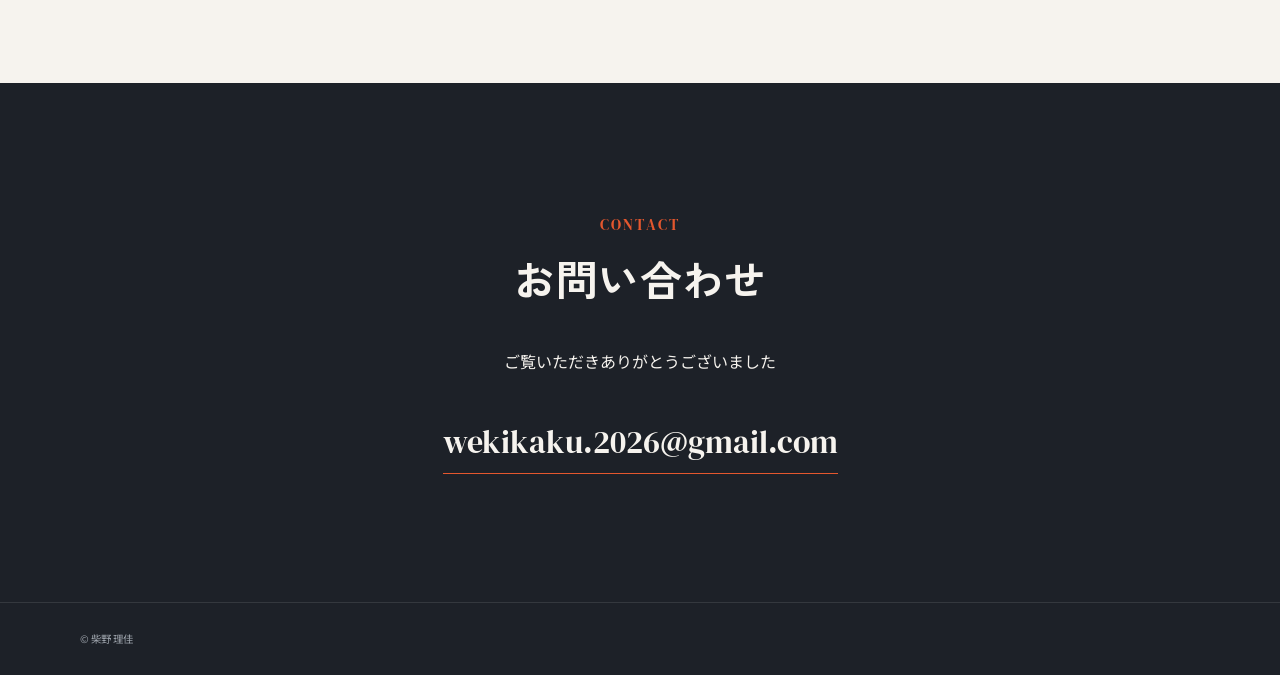
==== commit 7b3cbea7: "Add files via upload" ====
--- a/index.html
+++ b/index.html
@@ -5,8 +5,8 @@
   <meta charset="UTF-8">
   <meta name="viewport" content="width=device-width, initial-scale=1.0">
   <!-- ✎ 名前を入れてください -->
-  <title>【RIKA SHIBANO】 | Portfolio</title>
-  <meta name="description" content="【柴野 理佳】のWebデザインポートフォリオ">
+  <title>RIKA SHIBANO | Portfolio</title>
+  <meta name="description" content="柴野 理佳のWebデザインポートフォリオ">
   <link rel="preconnect" href="https://fonts.googleapis.com">
   <link rel="preconnect" href="https://fonts.gstatic.com" crossorigin>
   <link
@@ -30,7 +30,7 @@
 <body>
   <header class="header">
     <div class="wrap header-inner">
-      <a class="logo" href="#top"><span class="fill">【柴野 理佳（SHIBANO RIKA）】</span></a>
+      <a class="logo" href="#top"><span class="fill">柴野 理佳（SHIBANO RIKA）</span></a>
       <nav class="nav">
         <a href="#about">About</a>
         <a href="#works">Works</a>
@@ -47,11 +47,11 @@
         <p class="kicker">WEB DESIGN PORTFOLIO</p>
         <h1 class="hero-title">
           <!-- ✎ 自分を表すキャッチコピー（例の形だけ残しています） -->
-          <span class="fill">【楽しいを形に】</span>
+          <span class="fill">楽しいを形に</span>
         </h1>
         <p class="hero-name">
-          <span class="fill">【柴野 理佳】</span>
-          <small><span class="fill">【パソコン・ネットワークスクールAUC職業訓練中】</span></small>
+          <span class="fill">柴野 理佳</span>
+          <small><span class="fill">パソコン・ネットワークスクールAUC職業訓練中</span></small>
         </p>
       </div>
       <div class="hero-visual" aria-hidden="true">
@@ -68,7 +68,7 @@
         </div>
         <div>
           <!-- ✎ 自己紹介：デザインを学んだきっかけ、大切にしていること、目指す仕事など -->
-          <p class="fill block">【新しい技術を使って、よりよいものをお伝えしたい。そんな気持ちで学び、仕事につなげたい。と思っています。】</p>
+          <p class="fill block">新しい技術を使って、よりよいものをお伝えしたい。そんな気持ちで学び、仕事につなげたい。と思っています。</p>
 
           <h3 class="sub">スキル</h3>
           <!-- ✎ 使えるツールを足したり消したりしてください -->
@@ -76,8 +76,9 @@
             <li>HTML / CSS</li>
           
             <li>VS Code</li>
-            <li class="fill">【Photoshop など】</li>
-            <li class="fill">【Illustrator / Figma など】</li>
+            <li>Photoshop</li>
+            <li>Illustrator</li>
+            <li>Figma</li>
           </ul>
         </div>
       </div>
@@ -115,11 +116,11 @@
           <dl class="work-data">
             <div>
               <dt>制作期間</dt>
-              <dd class="fill">【約2週間】</dd>
+              <dd class="fill">約2週間</dd>
             </div>
             <div>
               <dt>担当範囲</dt>
-              <dd class="fill">【企画・デザイン】</dd>
+              <dd class="fill">企画・デザイン</dd>
             </div>
             <div>
               <dt>使用ツール</dt>
@@ -135,7 +136,7 @@
             <section>
               <h4>制作の目的・ターゲット</h4>
               <!-- ✎ 課題の内容、誰に向けたサイトか -->
-              <p class="fill block">【サイバーセキュリティに特化した会社の求人サイトで、中途採用枠の20～30代の人です。】</p>
+              <p class="fill block">サイバーセキュリティに特化した会社の求人サイトで、中途採用枠の20～30代の人です。</p>
             </section>
 
             <section>
@@ -168,12 +169,12 @@
             <section>
               <h4>苦労した点・学んだこと</h4>
               <!-- ✎ 一番伝えたい部分です。自分の体験を書いてください -->
-              <p class="fill block">【figmaのデザインカンプをＡＩに読み取ってもらう際に、イメージしていたものと乖離があったので、Vs Codeで修正するのに時間がかかりました。】</p>
+              <p class="fill block">figmaのデザインカンプをＡＩに読み取ってもらう際に、イメージしていたものと乖離があったので、Vs Codeで修正するのに時間がかかりました。</p>
             </section>
           </div>
 
           <a class="work-link" href="works/recruit-site/index.html" target="_blank" rel="noopener">サイトを見る <span>↗</span></a>
-          <p class="note">※実在しない企業を題材にした制作作品です。<span class="fill">【写真素材の出典：フリー素材.類似会社ＨＰ】</span></p>
+          <p class="note">※実在しない企業を題材にした制作作品です。<span class="fill">写真素材の出典：フリー素材</span></p>
         </article>
 
         <!-- ---------- WORK 02 ---------- -->
@@ -195,7 +196,7 @@
               <section>
                 <h4>制作の目的・ターゲット</h4>
                 <!-- ✎ 誰に向けて、何を伝えるためのカレンダーか -->
-                <p class="fill block">【お花に興味のある近所の方】</p>
+                <p class="fill block">お花に興味のある近所の方</p>
               </section>
 
               <section>
@@ -218,7 +219,7 @@
 
               <section>
                 <h4>苦労した点・学んだこと</h4>
-                <p class="fill block">【カレンダー作成が思った以上に時間がかかりました。】</p>
+                <p class="fill block">カレンダー作成が思った以上に時間がかかりました。</p>
               </section>
             </div>
           </div>
@@ -226,22 +227,22 @@
           <dl class="work-data">
             <div>
               <dt>制作期間</dt>
-              <dd class="fill">【約3日】</dd>
+              <dd class="fill">約3日</dd>
             </div>
             <div>
               <dt>担当範囲</dt>
-              <dd class="fill">【デザイン】</dd>
+              <dd class="fill">デザイン</dd>
             </div>
             <div>
               <dt>使用ツール</dt>
-              <dd class="fill">【Illustrator / Photoshop】</dd>
+              <dd class="fill">Illustrator / Photoshop</dd>
             </div>
             <div>
               <dt>サイズ</dt>
-              <dd class="fill">【ハガキサイズ 100×148mm】</dd>
+              <dd class="fill">ハガキサイズ 100×148mm</dd>
             </div>
           </dl>
-          <p class="note"><span class="fill">【写真の撮影者・出典は、実在の教室運営者(許可済)】</span></p>
+          <p class="note"><span class="fill">写真の撮影者・出典は、実在の教室運営者(許可済)</span></p>
         </article>
 
         <!-- ---------- WORK 03 ---------- -->
@@ -262,7 +263,7 @@
                 <p class="g-type">YouTubeサムネイル（16:9）</p>
                 <p class="draft-text">くつろぐレッサーパンダの写真に、大きさと色を変えた文字を重ね、思わずクリックしたくなるユーモラスな雰囲気にしました。</p>
                 <!-- ✎ 工夫した点などを自分の言葉で -->
-                <p class="fill block">【Photoshop・約2時間・文字が主張しすぎないように気をつけました。】</p>
+                <p class="fill block">Photoshop・約2時間・文字が主張しすぎないように気をつけました。</p>
               </figcaption>
             </figure>
             <figure class="g-card">
@@ -274,7 +275,7 @@
                   
                 </p>
                 <!-- ✎ 工夫した点などを自分の言葉で -->
-                <p class="fill block">【Photoshop・約2時間・ビル街の空の抜けているところは、平行に近かったものを角度をつけて広げ、車にはトーンカーブで艶を出しました。】</p>
+                <p class="fill block">Photoshop・約2時間・ビル街の空の抜けているところは、平行に近かったものを角度をつけて広げ、車にはトーンカーブで艶を出しました。</p>
               </figcaption>
             </figure>
             <figure class="g-card">
@@ -284,7 +285,7 @@
                 <p class="g-type">写真加工（16:9）</p>
                 <p class="draft-text">いけばなの写真2点の色を大胆に反転・強調し、円形のぼかしで切り抜いて、幻想的な世界観に仕上げました。</p>
                 <!-- ✎ 工夫した点などを自分の言葉で -->
-                <p class="fill block">【Photoshop・約1日・2枚の写真をコラージュしてつなぎ目や背景にグラデーションをかけてからトーンカーブで仕上げました。】</p>
+                <p class="fill block">Photoshop・約1日・2枚の写真をコラージュしてつなぎ目や背景にグラデーションをかけてからトーンカーブで仕上げました。</p>
               </figcaption>
             </figure>
           </div>
@@ -300,8 +301,8 @@
         <p class="kicker">CONTACT</p>
         <h2>お問い合わせ</h2>
         <!-- ✎ 締めのひとこと -->
-        <p class="fill block">【ご覧いただきありがとうございました】</p>
-        <a class="mail" href="mailto:"><span class="fill">【wekikaku.2026@gmail.com】</span></a>
+        <p class="fill block">ご覧いただきありがとうございました</p>
+        <a class="mail" href="mailto:wekikaku.2026@gmail.com"><span class="fill">wekikaku.2026@gmail.com</span></a>
       </div>
     </section>
 
@@ -309,7 +310,7 @@
 
   <footer class="footer">
     <div class="wrap">
-      <small>© <span class="fill">【柴野 理佳】</span></small>
+      <small>© <span class="fill">柴野 理佳</span></small>
     </div>
   </footer>
 
